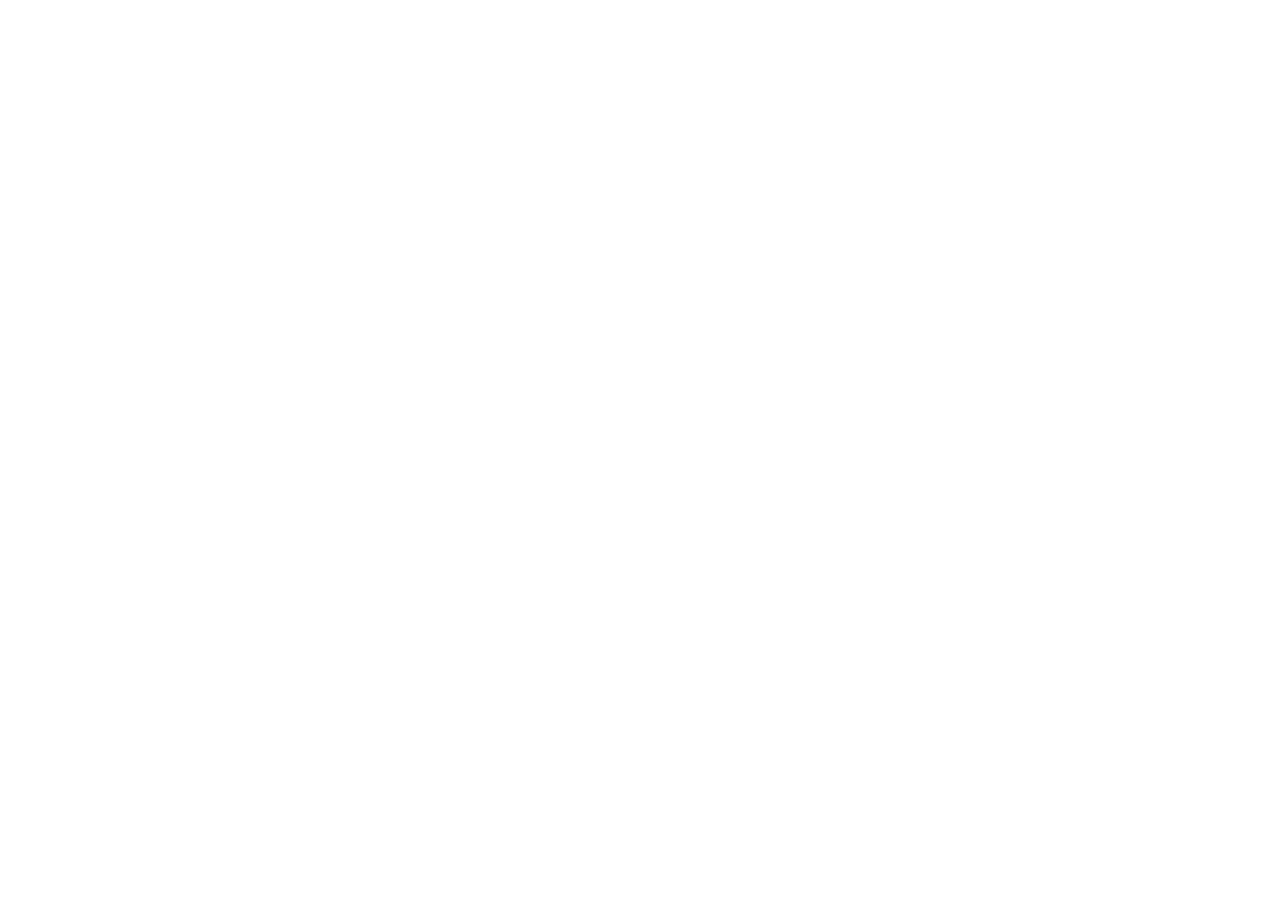
==== Ifood Institucional/index.html @ 96004c58 "gio" ====
<!DOCTYPE html>
<html lang="pt-BR">
<head>
    <link rel="stylesheet" href="style_entrar.css">
    <meta charset="UTF-8">
    <meta name="viewport" content="width=device-width, initial-scale=1.0">
    <title>Delivery de Comida e Mercado - Ifood</title>
    <link rel="icon" href="icon_ifood.png" type="image/x-icon">
</head>
<body>
    
</body>
</html>
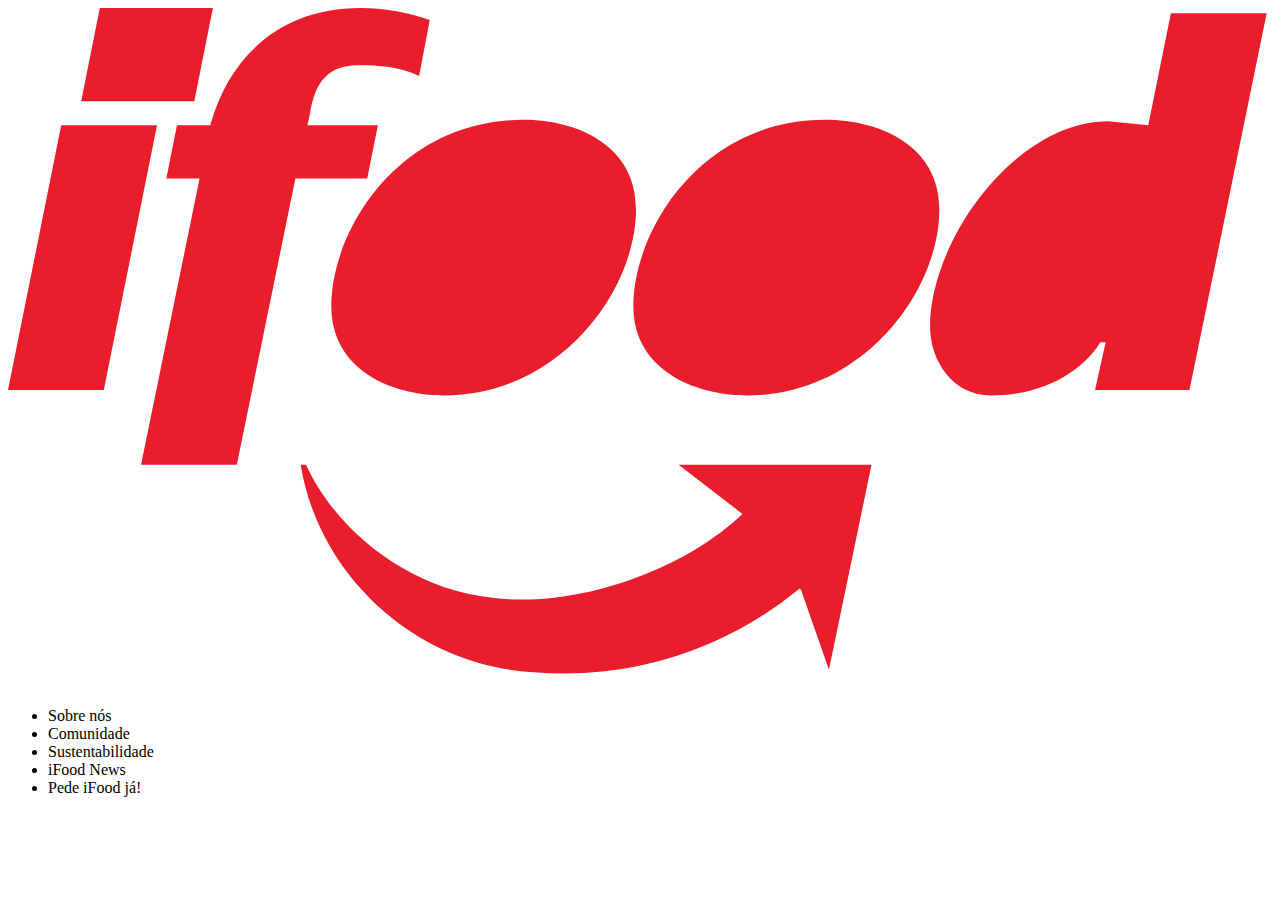
==== commit 65cfa3ab: "gio" ====
--- a/Ifood Institucional/index.html
+++ b/Ifood Institucional/index.html
@@ -8,6 +8,15 @@
     <link rel="icon" href="icon_ifood.png" type="image/x-icon">
 </head>
 <body>
-    
+    <div class="barra">
+        <img class="logo" src="logo.svg" alt="">
+        <ul>
+            <li>Sobre nós</li>
+            <li>Comunidade</li>
+            <li>Sustentabilidade</li>
+            <li>iFood News</li>
+            <li class="botao">Pede iFood já!</li>
+        </ul>
+    </div>
 </body>
 </html>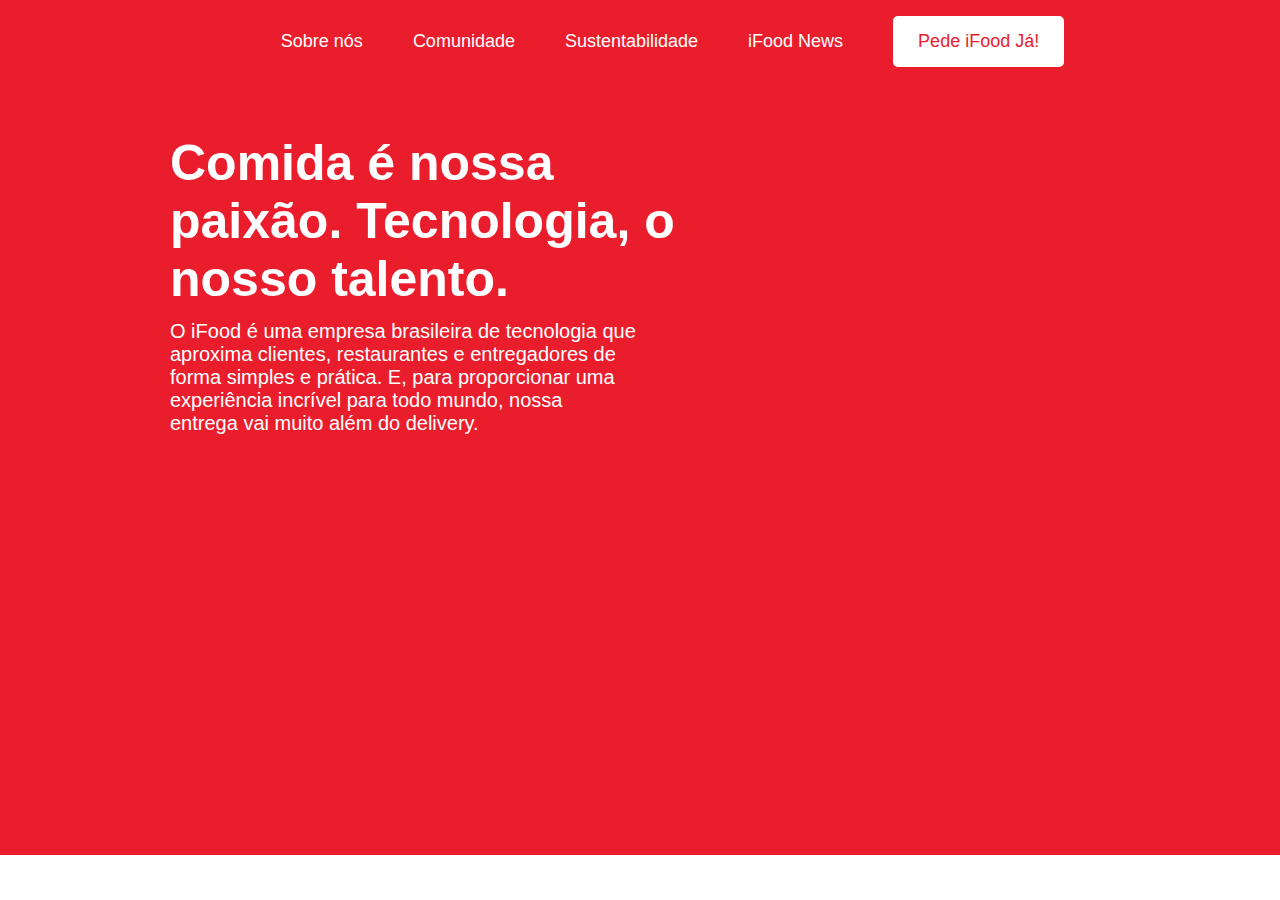
==== commit dcd17727: "gio" ====
--- a/Ifood Institucional/index.html
+++ b/Ifood Institucional/index.html
@@ -1,22 +1,36 @@
 <!DOCTYPE html>
 <html lang="pt-BR">
 <head>
-    <link rel="stylesheet" href="style_entrar.css">
+    <link rel="stylesheet" href="style.css">
     <meta charset="UTF-8">
     <meta name="viewport" content="width=device-width, initial-scale=1.0">
     <title>Delivery de Comida e Mercado - Ifood</title>
     <link rel="icon" href="icon_ifood.png" type="image/x-icon">
 </head>
 <body>
-    <div class="barra">
-        <img class="logo" src="logo.svg" alt="">
-        <ul>
-            <li>Sobre nós</li>
-            <li>Comunidade</li>
-            <li>Sustentabilidade</li>
-            <li>iFood News</li>
-            <li class="botao">Pede iFood já!</li>
-        </ul>
+    <div class="container">
+        <div class="hero">
+            <div class="header">
+                <ul>
+                    <li><a href="">Sobre nós</a></li>
+                    <li><a href="">Comunidade</a></li>
+                    <li><a href="">Sustentabilidade</a></li>
+                    <li><a href="">iFood News</a></li>
+                    <li class="pedirja">Pede iFood Já!</li>
+                </ul>
+            <div class="text">
+                <div class="left">
+                    <h1>Comida é nossa<br> paixão. Tecnologia, o<br> nosso talento.</h1>
+                    <p>O iFood é uma empresa brasileira de tecnologia que<br>
+                        aproxima clientes, restaurantes e entregadores de<br>
+                        forma simples e prática. E, para proporcionar uma<br>
+                        experiência incrível para todo mundo, nossa<br>
+                        entrega vai muito além do delivery.</p>
+                </div>
+                
+            </div>
+            </div>
+        </div>
     </div>
 </body>
 </html>--- a/Ifood Institucional/style.css
+++ b/Ifood Institucional/style.css
@@ -0,0 +1,68 @@
+* {
+    box-sizing:border-box;
+}
+body {
+    height: 100vh;
+    margin: 0 auto;
+    font-family: Helvetica, sans-serif;
+    font-size: 16px;
+}
+.container {
+    width: 100%;
+    height: 100%;
+}
+.hero {
+    height: 95%;
+    background: #ea1d2c;
+}
+.header {
+    display: flex;
+    justify-content: center;
+    margin: 0 45px;
+}
+.header ul {
+    display: flex;
+    align-items: center;
+}
+.header ul li {
+    list-style: none;
+    margin: 0 25px;
+    font-size: 18px;
+}
+.header ul li a {
+    text-decoration: none;
+    color: #fff;
+}
+.header ul li:last-child {
+    background: #fff;
+    padding: 15px 25px; 
+    margin: 0 0 0 25px;
+    border-radius: 5px;
+    border: none;
+    font-weight: 500;
+    color: #ea1d2c;
+}
+.header ul li:last-child:hover {
+    background: #fc9ba1;
+}
+.text {
+    display: flex;
+    height: 100%;
+    padding-bottom: 20px;
+}
+.left h1{
+    position: absolute;
+    width: 600px;
+    top: 100px;
+    left: 170px;
+    color: #fff;
+    font-size: 50px;
+}
+.left p{
+    position: absolute;
+    width: 600px;
+    top: 300px;
+    left: 170px;
+    color: #fff;
+    font-size: 20px;
+}
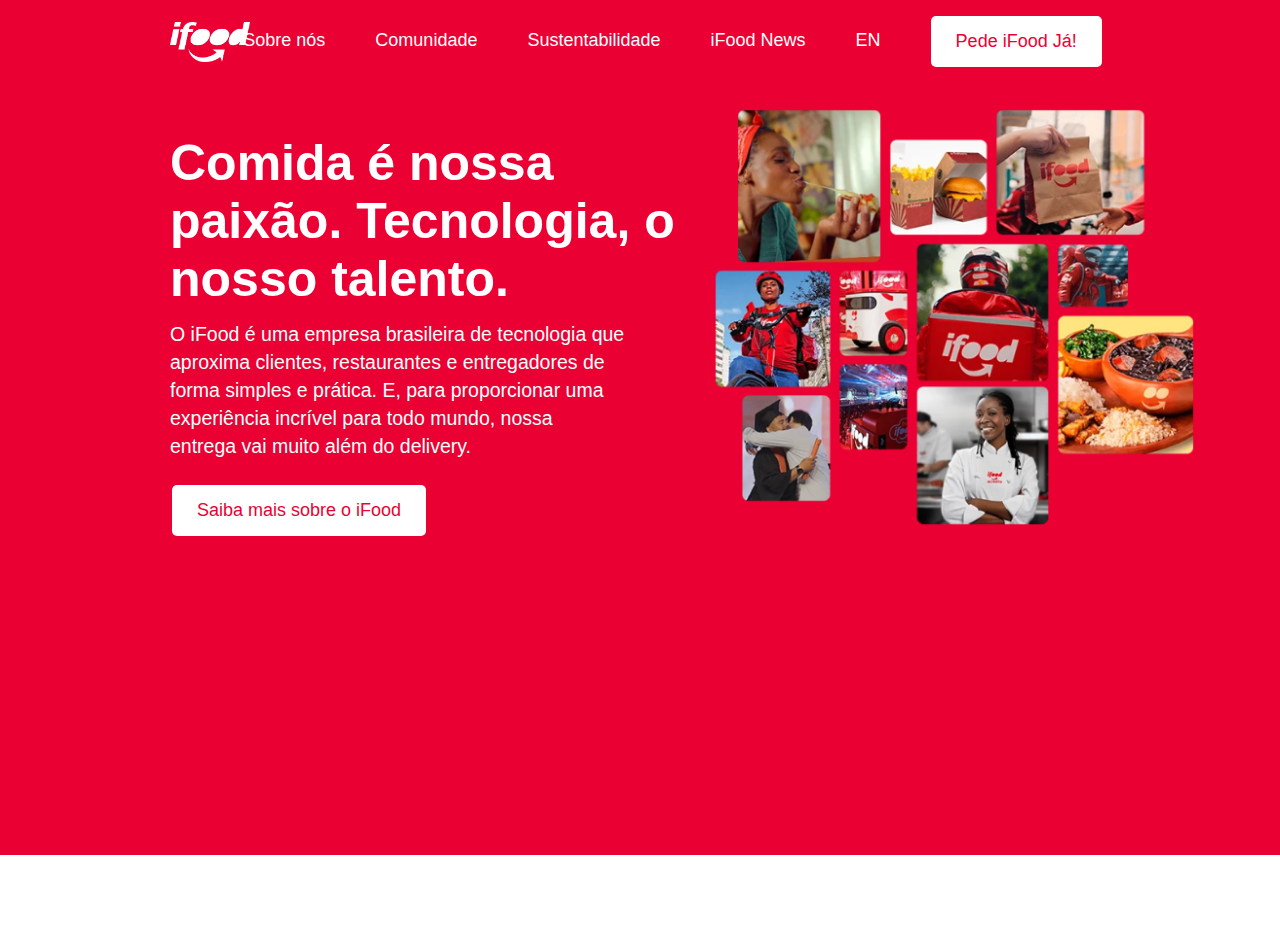
==== commit 83814722: "gio" ====
--- a/Ifood Institucional/index.html
+++ b/Ifood Institucional/index.html
@@ -12,12 +12,15 @@
         <div class="hero">
             <div class="header">
                 <ul>
-                    <li><a href="">Sobre nós</a></li>
-                    <li><a href="">Comunidade</a></li>
-                    <li><a href="">Sustentabilidade</a></li>
-                    <li><a href="">iFood News</a></li>
-                    <li class="pedirja">Pede iFood Já!</li>
+                        <img class="logo" src="ifoodlogo.png" alt="">
+                        <li><a href="">Sobre nós</a></li>
+                        <li><a href="">Comunidade</a></li>
+                        <li><a href="">Sustentabilidade</a></li>
+                        <li><a href="">iFood News</a></li>
+                        <li><a href="">EN</a></li>
+                        <li class="pedirja">Pede iFood Já!</li>
                 </ul>
+            </div>
             <div class="text">
                 <div class="left">
                     <h1>Comida é nossa<br> paixão. Tecnologia, o<br> nosso talento.</h1>
@@ -26,10 +29,15 @@
                         forma simples e prática. E, para proporcionar uma<br>
                         experiência incrível para todo mundo, nossa<br>
                         entrega vai muito além do delivery.</p>
+                    <h2>Saiba mais sobre o iFood</h2>
                 </div>
-                
+                <div class="right">
+                    <img src="mosaico.png" alt="">
+                </div>
             </div>
-            </div>
+        </div>
+        <div class="hero2">
+            
         </div>
     </div>
 </body>
--- a/Ifood Institucional/style.css
+++ b/Ifood Institucional/style.css
@@ -13,12 +13,18 @@
 }
 .hero {
     height: 95%;
-    background: #ea1d2c;
+    background: #eb0033;
 }
 .header {
     display: flex;
     justify-content: center;
     margin: 0 45px;
+}
+.logo {
+    position: absolute;
+    width: 80px;
+    height: 40px;
+    left: 170px;
 }
 .header ul {
     display: flex;
@@ -28,6 +34,23 @@
     list-style: none;
     margin: 0 25px;
     font-size: 18px;
+    border-bottom: 2px solid transparent;
+    transition:  border-color 0.3s ease;
+    position: relative;
+    overflow: hidden;
+}
+.header ul li::after {
+    content: ''; /* Cria o pseudoelemento */
+    position: absolute; /* Posiciona o pseudoelemento */
+    bottom: 0; /* Alinha o pseudoelemento na parte inferior */
+    left: 100%; /* Inicia o pseudoelemento fora do item da lista */
+    width: 100%; /* Largura inicial do pseudoelemento */
+    height: 2px; /* Altura da borda */
+    background-color: #fff; /* Cor da borda */
+    transition: left 0.3s ease; /* Efeito de transição suave */
+}
+.header ul li:hover::after {
+    left: 0;
 }
 .header ul li a {
     text-decoration: none;
@@ -40,10 +63,10 @@
     border-radius: 5px;
     border: none;
     font-weight: 500;
-    color: #ea1d2c;
+    color: #eb0033;
 }
 .header ul li:last-child:hover {
-    background: #fc9ba1;
+    background: #eebbbe;
 }
 .text {
     display: flex;
@@ -64,5 +87,31 @@
     top: 300px;
     left: 170px;
     color: #fff;
-    font-size: 20px;
+    font-size: 19.5px;
+    line-height: 1.75rem;
 }
+.left h2{
+    position: absolute;
+    background: #fff;
+    padding: 15px 25px; 
+    margin: 0 0 0 25px;
+    border-radius: 5px;
+    border: none;
+    font-weight: 500;
+    color: #eb0033;
+    font-size: 18px;
+    left: 147px;
+    top: 485px;
+}
+.left h2:hover{
+    background: #eebbbe;
+}
+.right{
+    display: flex;
+}
+.right img{
+    position: relative;
+    width: 500px;
+    height: 450px;
+    left: 700px;
+}
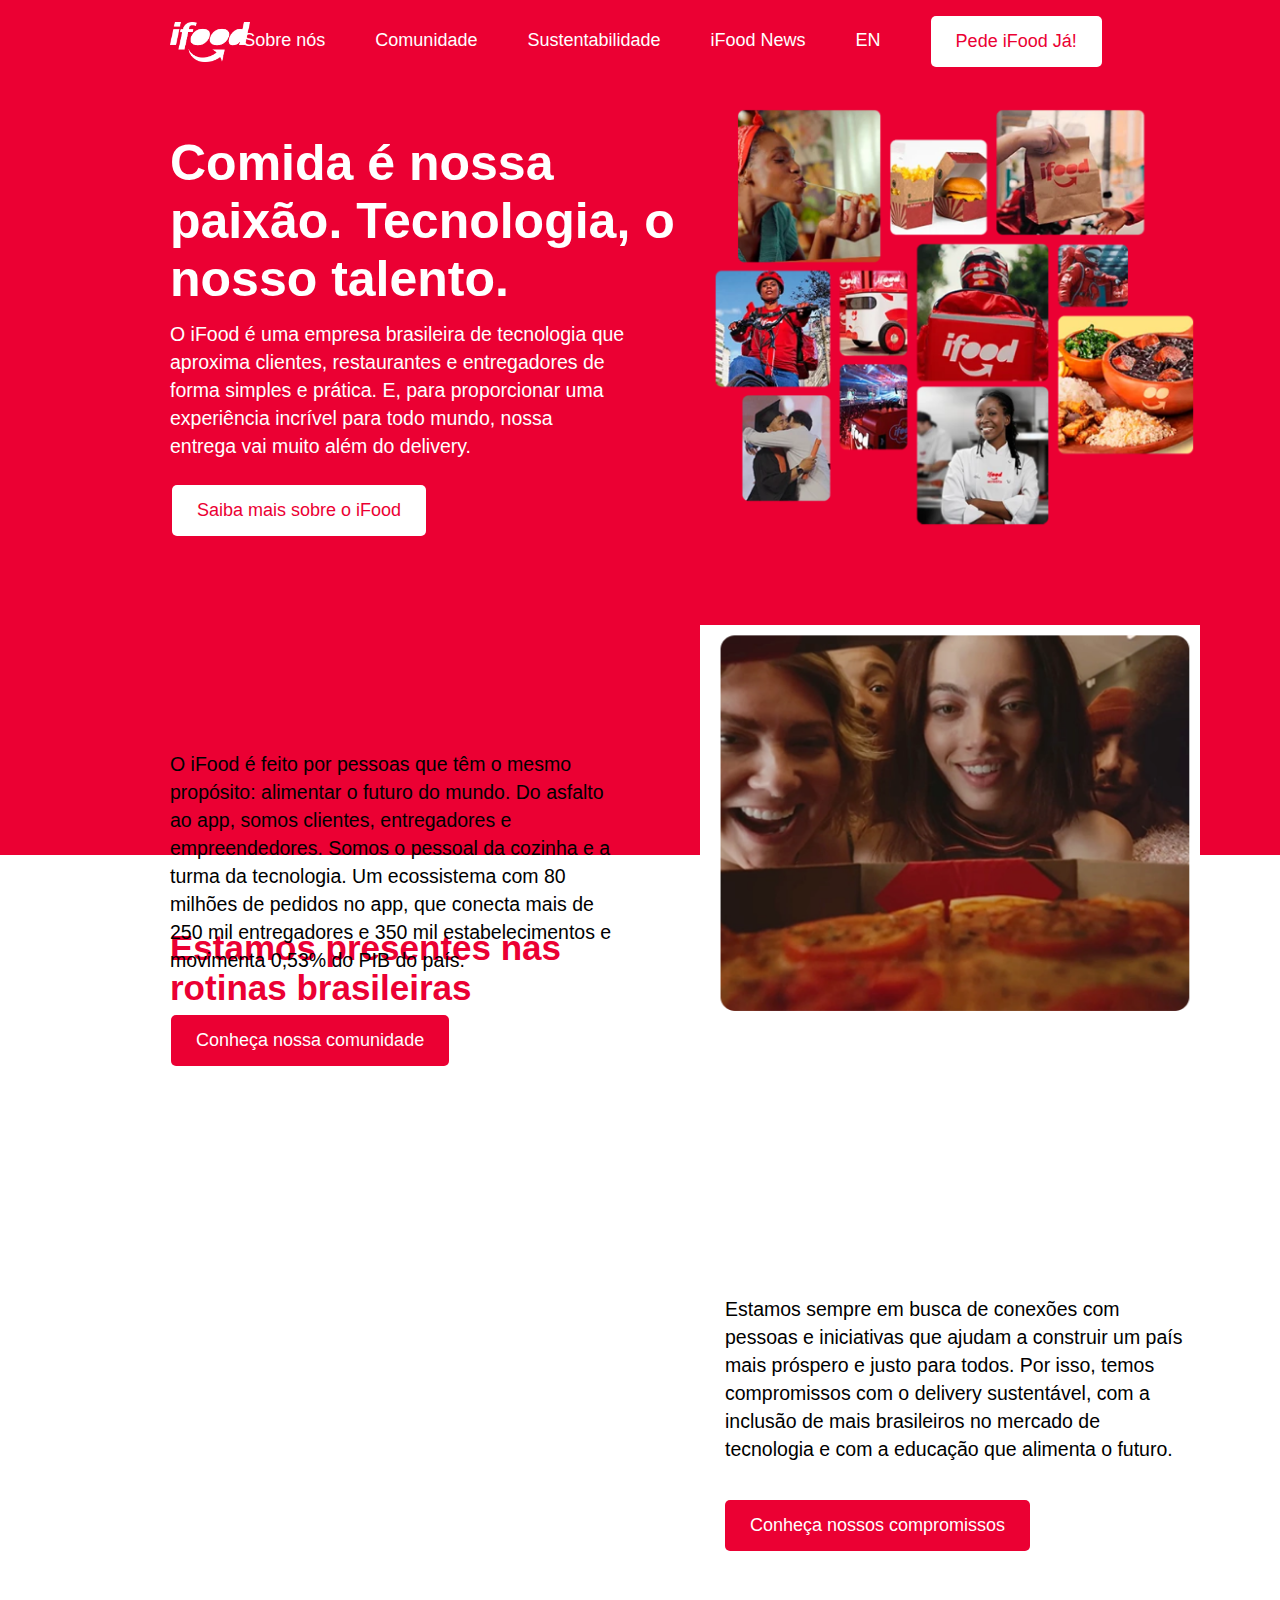
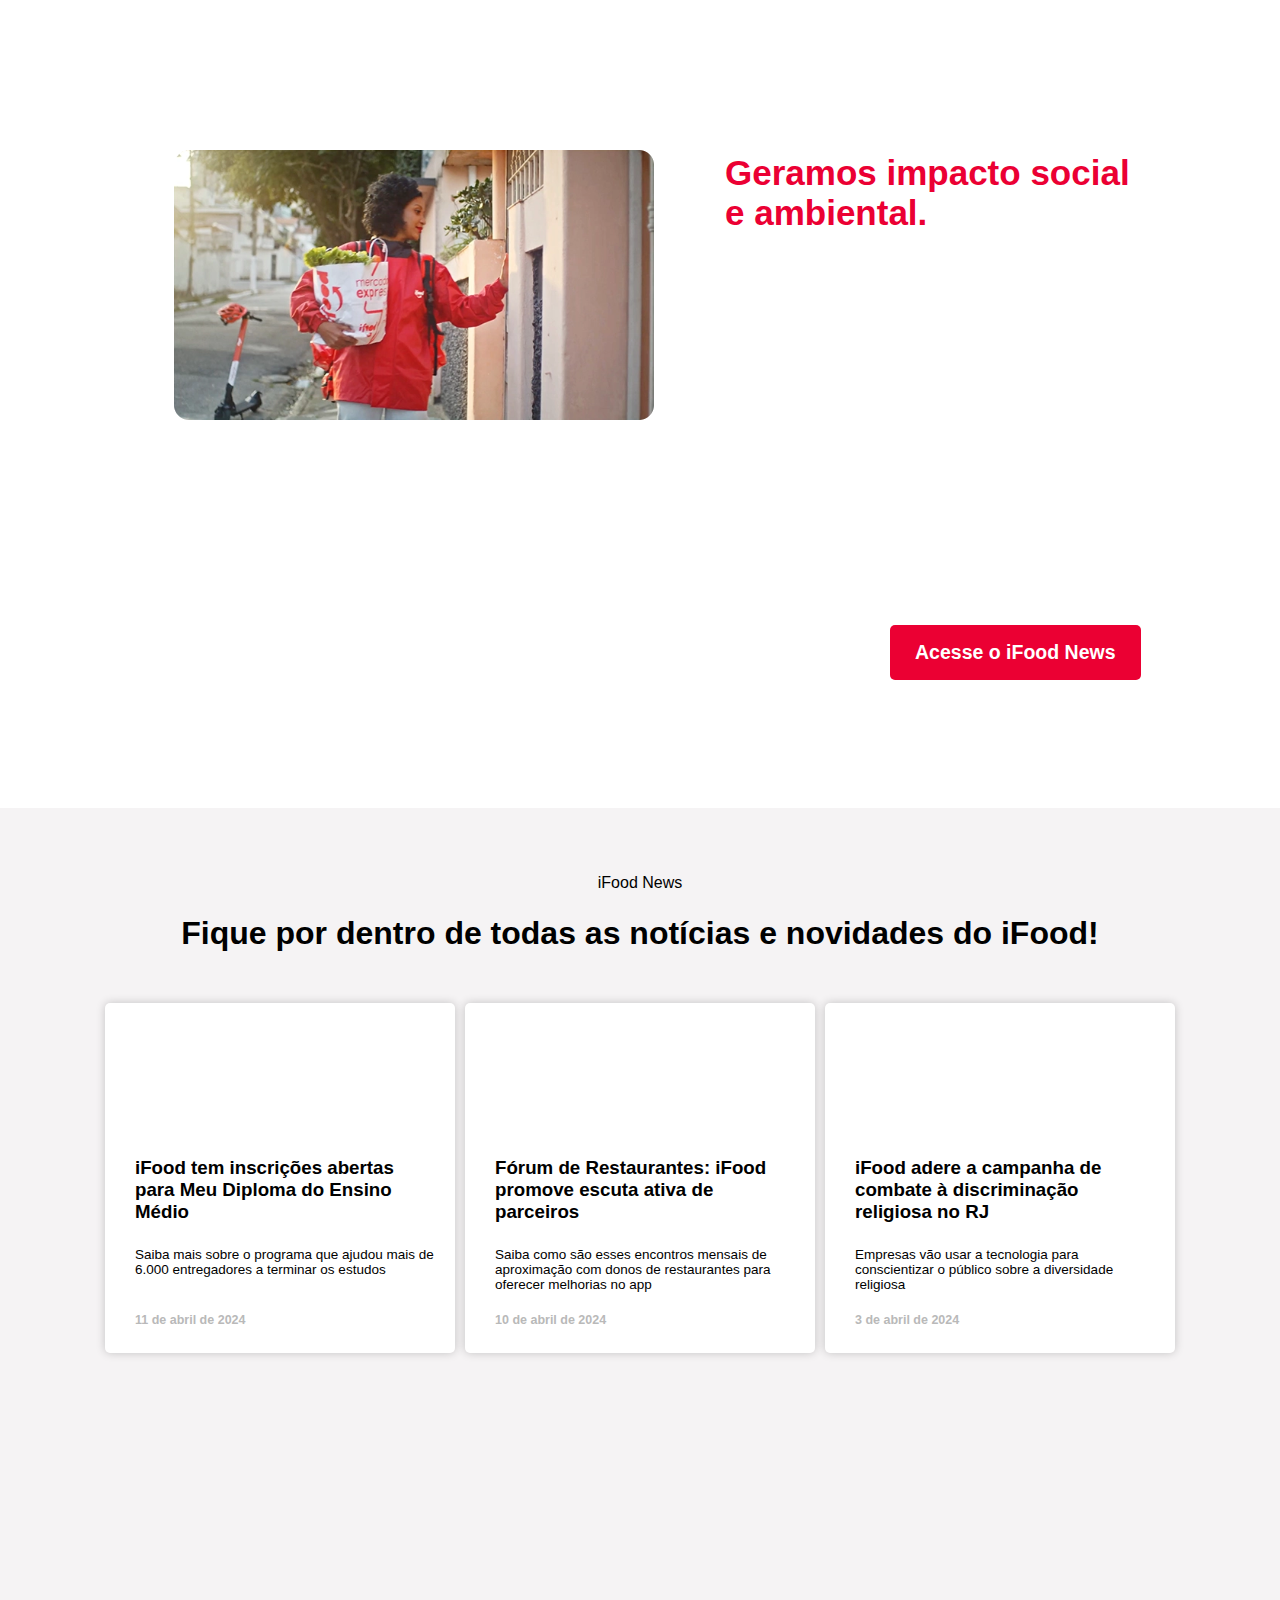
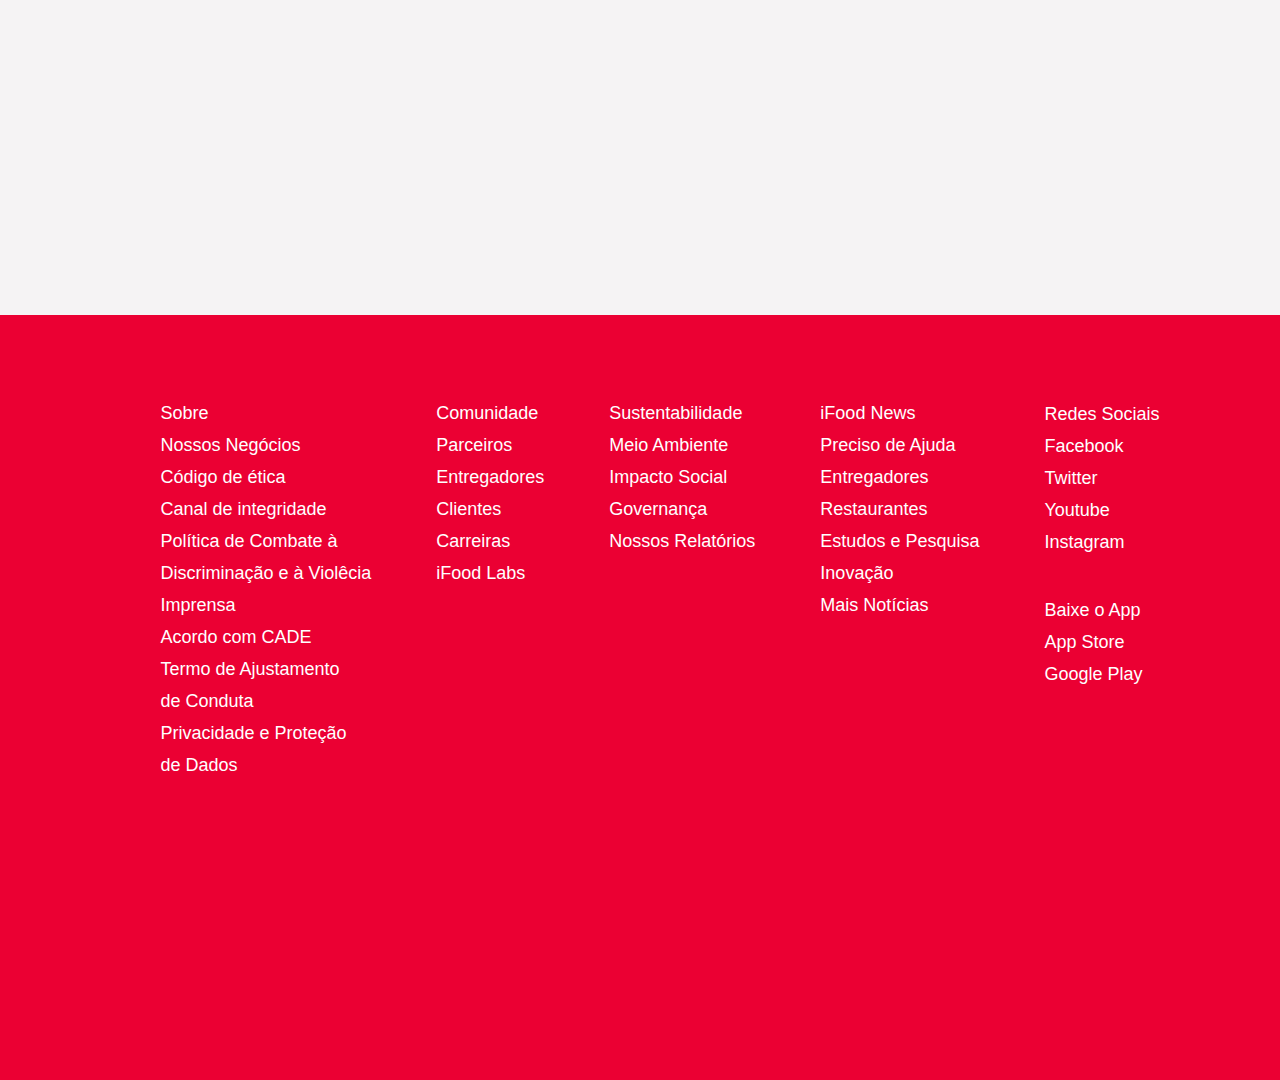
==== commit 393675f8: "gio" ====
--- a/Ifood Institucional/index.html
+++ b/Ifood Institucional/index.html
@@ -4,7 +4,7 @@
     <link rel="stylesheet" href="style.css">
     <meta charset="UTF-8">
     <meta name="viewport" content="width=device-width, initial-scale=1.0">
-    <title>Delivery de Comida e Mercado - Ifood</title>
+    <title>iFood | Comida é nossa paixão. Tecnologia, o nosso talento</title>
     <link rel="icon" href="icon_ifood.png" type="image/x-icon">
 </head>
 <body>
@@ -12,13 +12,13 @@
         <div class="hero">
             <div class="header">
                 <ul>
-                        <img class="logo" src="ifoodlogo.png" alt="">
-                        <li><a href="">Sobre nós</a></li>
-                        <li><a href="">Comunidade</a></li>
-                        <li><a href="">Sustentabilidade</a></li>
-                        <li><a href="">iFood News</a></li>
-                        <li><a href="">EN</a></li>
-                        <li class="pedirja">Pede iFood Já!</li>
+                    <img class="logo" src="ifoodlogo.png" alt="">
+                    <li><a href="">Sobre nós</a></li>
+                    <li><a href="">Comunidade</a></li>
+                    <li><a href="">Sustentabilidade</a></li>
+                    <li><a href="">iFood News</a></li>
+                    <li><a href="">EN</a></li>
+                    <li class="pedirja">Pede iFood Já!</li>
                 </ul>
             </div>
             <div class="text">
@@ -37,8 +37,125 @@
             </div>
         </div>
         <div class="hero2">
-            
+            <div class="left2">
+                <h1>Estamos presentes nas<br> rotinas brasileiras</h1>
+                <p>O iFood é feito por pessoas que têm o mesmo<br> propósito: alimentar o futuro do mundo. Do asfalto<br>
+                    ao app, somos clientes, entregadores e<br>
+                    empreendedores. Somos o pessoal da cozinha e a<br>
+                    turma da tecnologia. Um ecossistema com 80<br>
+                    milhões de pedidos no app, que conecta mais de<br>
+                    250 mil entregadores e 350 mil estabelecimentos e<br>
+                    movimenta 0,53% do PIB do país.</p>
+                <h2>Conheça nossa comunidade</h2>  
+            </div>
+            <div class="right2">
+                <img src="imagem2.png" alt="">
+            </div>
         </div>
+        <div class="hero3">
+            <div class="left3">
+                <img src="imagem3.png" alt="">
+            </div>
+            <div class="right3">
+                <h1>Geramos impacto social<br>
+                    e ambiental.</h1>
+                <p>Estamos sempre em busca de conexões com<br>
+                    pessoas e iniciativas que ajudam a construir um país<br>
+                    mais próspero e justo para todos. Por isso, temos<br>
+                    compromissos com o delivery sustentável, com a<br>
+                    inclusão de mais brasileiros no mercado de<br>
+                    tecnologia e com a educação que alimenta o futuro.</p>
+                <h2>Conheça nossos compromissos</h2>
+            </div>
+        </div>
+        <div class="hero4">
+            <div class="text_news">
+                <p>iFood News</p>
+                <h1>Fique por dentro de todas as notícias e novidades do iFood!</h1>
+            </div>
+            <div class="news">
+                <div class="news1">
+                    <h3>iFood tem inscrições abertas para Meu Diploma do Ensino Médio</h3>
+                    <p>Saiba mais sobre o programa que ajudou mais de 6.000 entregadores a terminar os estudos</p>
+                    <h5>11 de abril de 2024</h5>
+                </div>
+                <div class="news2">
+                    <h3>Fórum de Restaurantes: iFood promove escuta ativa de parceiros</h3>
+                    <p>Saiba como são esses encontros mensais de aproximação com donos
+                        de restaurantes para oferecer melhorias no app</p>
+                    <h5>10 de abril de 2024</h5>
+                </div>
+                <div class="news3">
+                    <h3>iFood adere a campanha de combate à discriminação religiosa no RJ</h3>
+                    <p>Empresas vão usar a tecnologia para conscientizar o público sobre a diversidade religiosa</p>
+                    <h5>3 de abril de 2024</h5>
+                </div>
+                <div class="acesse">
+                    <h2>Acesse o iFood News</h2>
+                </div>
+            </div>
+        </div>
+        <div class="hero5">
+            <div class="infos">
+                <div class="sobre">
+                    <ul>
+                        <li><a href="">Sobre</a></li>
+                        <li><a href="">Nossos Negócios</a></li>
+                        <li><a href="">Código de ética</a></li>
+                        <li><a href="">Canal de integridade</a></li>
+                        <li><a href="">Política de Combate à <br>Discriminação e à Violêcia</a></li>
+                        <li><a href="">Imprensa</a></li>
+                        <li><a href="">Acordo com CADE</a></li>
+                        <li><a href="">Termo de Ajustamento<br> de Conduta</a></li>
+                        <li><a href="">Privacidade e Proteção<br> de Dados</a></li>
+                    </ul>
+                </div>
+                <div class="comunidade">
+                    <ul>
+                        <li><a href="">Comunidade</a></li>
+                        <li><a href="">Parceiros</a></li>
+                        <li><a href="">Entregadores</a></li>
+                        <li><a href="">Clientes</a></li>
+                        <li><a href="">Carreiras</a></li>
+                        <li><a href="">iFood Labs</a></li>
+                    </ul>
+                </div>
+                <div class="sustentabilidade">
+                    <ul>
+                        <li><a href="">Sustentabilidade</a></li>
+                        <li><a href="">Meio Ambiente</a></li>
+                        <li><a href="">Impacto Social</a></li>
+                        <li><a href="">Governança</a></li>
+                        <li><a href="">Nossos Relatórios</a></li>
+                    </ul>
+                </div>
+                <div class="ifnews">
+                    <ul>   
+                        <li><a href="">iFood News</a></li>
+                        <li><a href="">Preciso de Ajuda</a></li>
+                        <li><a href="">Entregadores</a></li>
+                        <li><a href="">Restaurantes</a></li>
+                        <li><a href="">Estudos e Pesquisa</a></li>
+                        <li><a href="">Inovação</a></li>
+                        <li><a href="">Mais Notícias</a></li>
+                    </ul>
+                </div>
+                <div class="apps">
+                    <ul>
+                        <li><a href="">Redes Sociais</a></li>
+                        <li><a href="">Facebook</a></li>
+                        <li><a href="">Twitter</a></li>
+                        <li><a href="">Youtube</a></li>
+                        <li><a href="">Instagram</a></li>
+                        <br><br>
+                        <li><a href="">Baixe o App</a></li>
+                        <li><a href="">App Store</a></li>
+                        <li><a href="">Google Play</a></li>
+                    </ul>
+                </div>
+            </div>
+        </div>
+        
     </div>
 </body>
 </html>--- a/Ifood Institucional/style.css
+++ b/Ifood Institucional/style.css
@@ -66,7 +66,7 @@
     color: #eb0033;
 }
 .header ul li:last-child:hover {
-    background: #eebbbe;
+    background: #fdd7d9;
 }
 .text {
     display: flex;
@@ -83,7 +83,6 @@
 }
 .left p{
     position: absolute;
-    width: 600px;
     top: 300px;
     left: 170px;
     color: #fff;
@@ -104,7 +103,7 @@
     top: 485px;
 }
 .left h2:hover{
-    background: #eebbbe;
+    background: #fdd7d9;
 }
 .right{
     display: flex;
@@ -115,3 +114,261 @@
     height: 450px;
     left: 700px;
 }
+.hero2 {
+    height: 95%;
+    background: #fff;
+}
+.left2 h1{
+    position: relative;
+    color: #eb0033;
+    left: 170px;
+    font-size: 35px;
+    width: 600px;
+    top: 50px;
+}
+.left2 p{
+    position: absolute;
+    left: 170px;
+    top: 730px;
+    font-size: 19.5px;
+    line-height: 1.75rem;
+}
+.left2 h2{
+    position: absolute;
+    background: #eb0033;
+    padding: 15px 25px; 
+    margin: 0 0 0 25px;
+    border-radius: 5px;
+    border: none;
+    font-weight: 500;
+    color: #fff;
+    font-size: 18px;
+    left: 146px;
+    top: 1015px;
+}
+.left2 h2:hover{
+    background: #db5d6a;
+}
+.right2 img{
+    position: absolute;
+    width: 500px;
+    height: 400px;
+    left: 700px;
+    top: 625px;
+}
+.hero3 {
+    height: 75%;
+    background: #fff;
+}
+.left3 img{
+    position: relative;
+    left: 163px;
+}
+.right3 h1{
+    position: relative;
+    color: #eb0033;
+    left: 725px;
+    font-size: 35px;
+    width: 600px; 
+    top: -315px; 
+}
+.right3 p{
+    position: absolute;
+    left: 725px;
+    top: 1275px;
+    font-size: 19.5px;
+    line-height: 1.75rem;
+}
+.right3 h2{
+    position: absolute;
+    background: #eb0033;
+    padding: 15px 25px; 
+    margin: 0 0 0 25px;
+    border-radius: 5px;
+    border: none;
+    font-weight: 500;
+    color: #fff;
+    font-size: 18px;
+    left: 700px;
+    top: 1500px;
+}
+.hero4 {
+    height: 123%;
+    background: #f5f3f4;
+}
+.text_news{
+    width: 100%;
+    display: flex;
+    flex-direction: column;
+    justify-content: center;
+    align-items: center;
+}
+.text_news p{
+    position: relative;
+    top: 50px;
+}
+.text_news h1{
+    position: relative;
+    top: 35px;
+}
+.news{
+    display: flex;
+    flex-direction: row;
+    justify-content: center;
+    align-items: center;
+    gap: 10px;
+}
+.news1{
+    position: relative;
+    top: 65px;
+    width: 350px; 
+    height: 350px; 
+    background-color: #fff;
+    border-radius: 5px;
+    box-shadow: 0 0 10px #00000033;
+}
+.news1 h3{
+    position: relative;
+    width: 300px;
+    top: 135px;
+    left: 30px;
+}
+.news1 p{
+    position: relative;
+    width: 300px;
+    left: 30px;
+    top: 140px;
+    font-size: 13.5px;
+}
+.news1 h5{
+    position: relative;
+    width: 300px;
+    left: 30px;
+    top: 155px;
+    font-size: 12.5px;
+    color: #b9b9b9;
+}
+.news2{
+    position: relative;
+    top: 65px;
+    width: 350px; 
+    height: 350px; 
+    background-color: #fff;
+    border-radius: 5px;
+    box-shadow: 0 0 10px #00000033;
+}
+.news2 h3{
+    position: relative;
+    width: 300px;
+    top: 135px;
+    left: 30px;
+}
+.news2 p{
+    position: relative;
+    width: 300px;
+    left: 30px;
+    top: 140px;
+    font-size: 13.5px;
+}
+.news2 h5{
+    position: relative;
+    width: 300px;
+    left: 30px;
+    top: 140px;
+    font-size: 12.5px;
+    color: #b9b9b9;
+}
+.news3{
+    position: relative;
+    top: 65px;
+    width: 350px; 
+    height: 350px; 
+    background-color: #fff;
+    border-radius: 5px;
+    box-shadow: 0 0 10px #00000033;
+}
+.news3 h3{
+    position: relative;
+    width: 300px;
+    top: 135px;
+    left: 30px;
+}
+.news3 p{
+    position: relative;
+    width: 300px;
+    left: 30px;
+    top: 140px;
+    font-size: 13.5px;
+}
+.news3 h5{
+    position: relative;
+    width: 300px;
+    left: 30px;
+    top: 140px;
+    font-size: 12.5px;
+    color: #b9b9b9;
+}
+.acesse{
+    position: absolute;
+    background: #eb0033;
+    padding: 0px 25px; 
+    margin: 0 0 0 25px;
+    border-radius: 5px;
+    border: none;
+    font-weight: 300;
+    color: #fff;
+    font-size: 13px;
+    right: 139.5px;
+    top: 2225px;
+}
+.hero5{
+    height: 85%;
+    background: #eb0033;
+}
+.infos{
+    display: flex;
+    flex-direction: row;
+    justify-content: center;
+    align-items: center;
+    gap: 25px;
+}
+.infos ul{
+    margin-top: auto;
+}
+.infos ul li {
+    list-style: none;
+}
+.infos ul li a {
+    text-decoration: none;
+    font-size: 18px;
+}
+.sobre a{
+    color: #fff;
+    line-height: 2.0rem;
+    position: relative;
+    top: 82px;
+}
+.comunidade a{
+    color: #fff;
+    line-height: 2.0rem;
+    position: relative;
+    top: -14px;
+}
+.sustentabilidade a{
+    color: #fff;
+    line-height: 2.0rem;
+    position: relative;
+    top: -30px;
+}
+.ifnews a{
+    color: #fff;
+    line-height: 2.0rem;
+    position: relative;
+    top: 2px;
+}
+.apps a{
+    color: #fff;
+    line-height: 2.0rem;
+    position: relative;
+    top: 37px;
+}
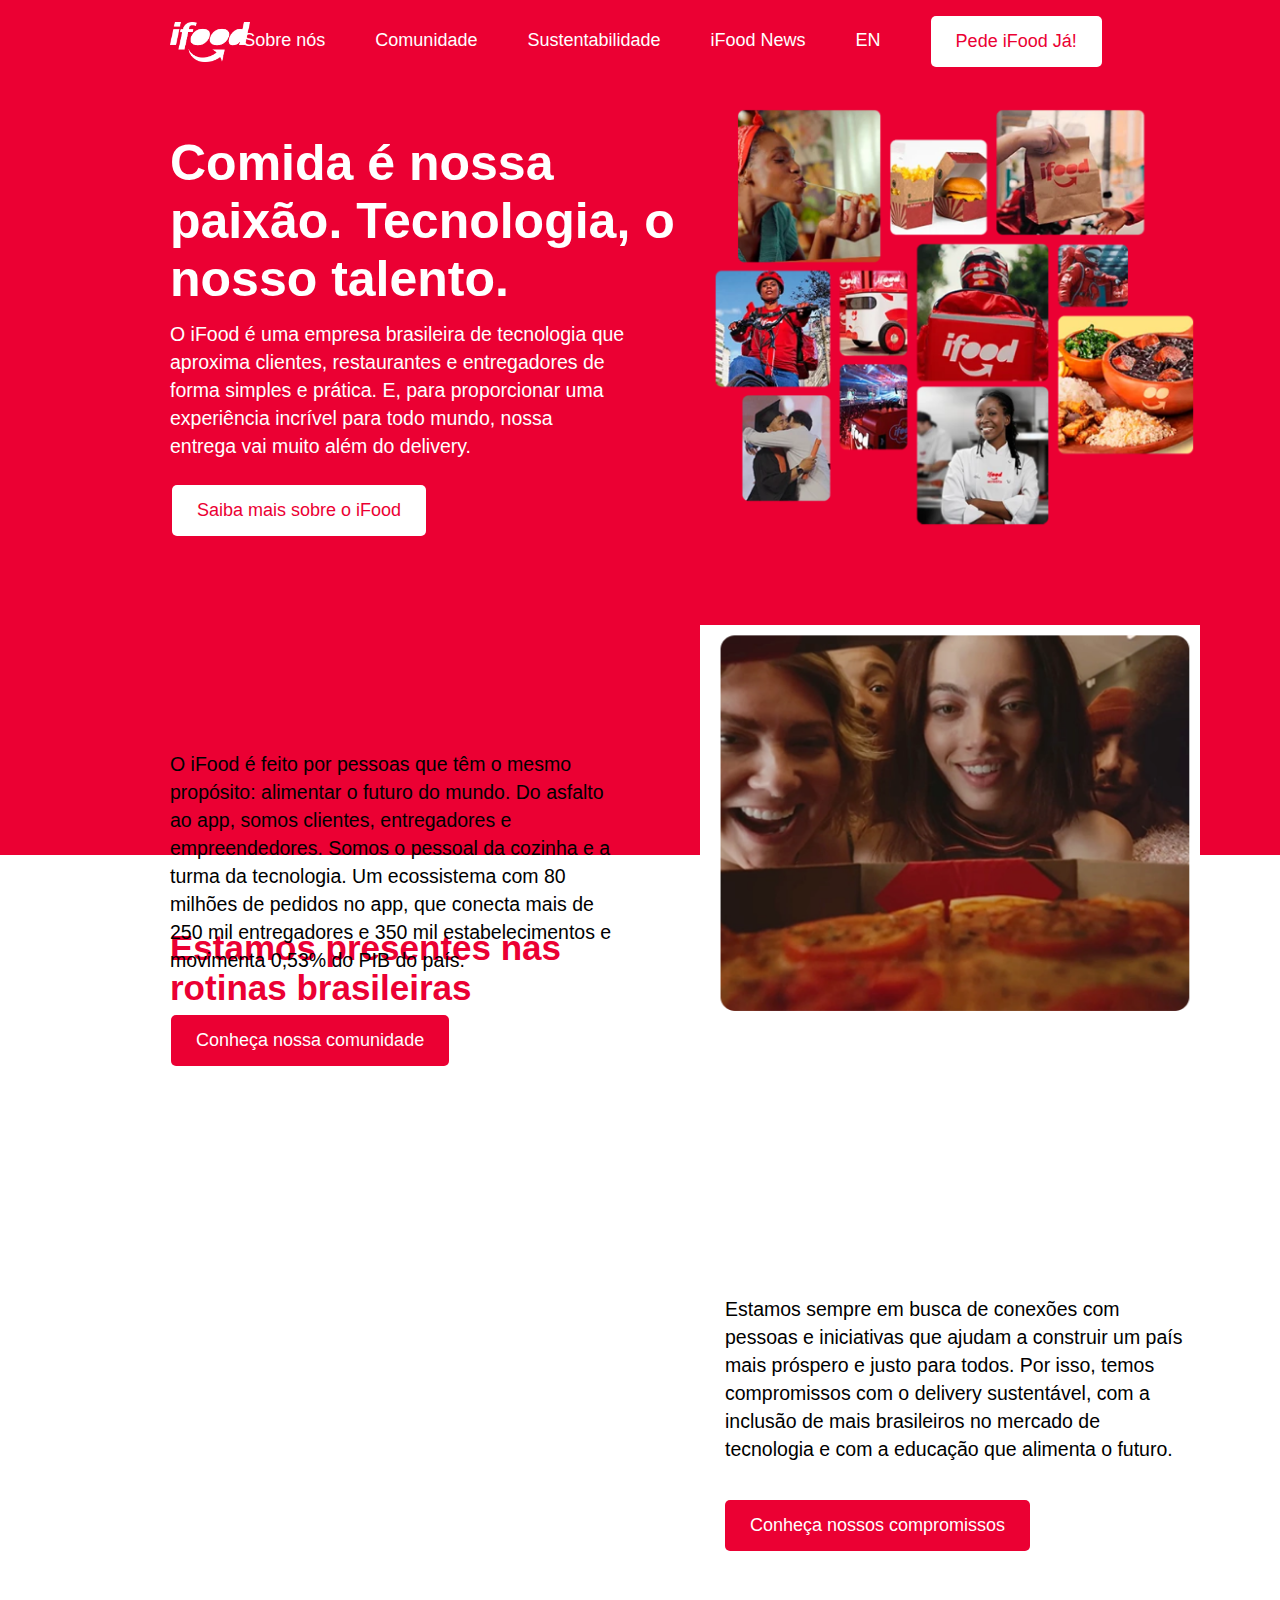
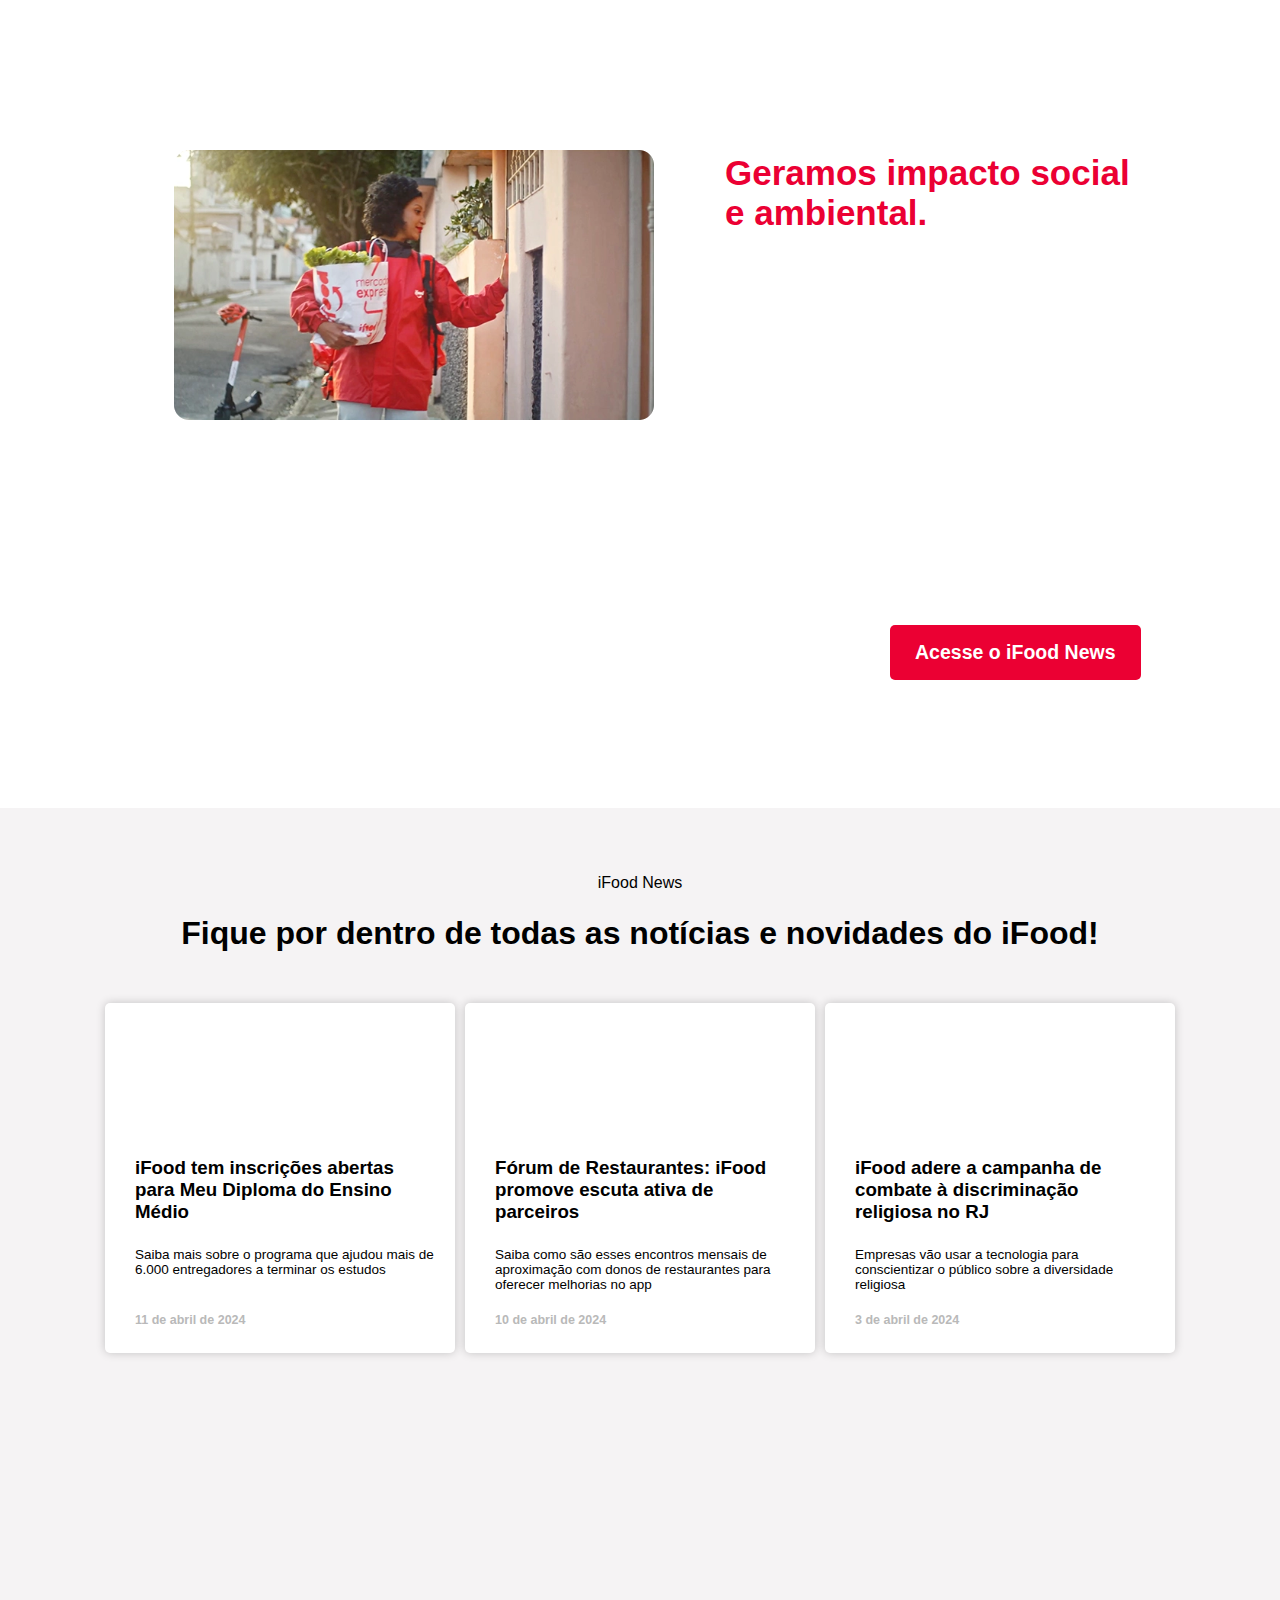
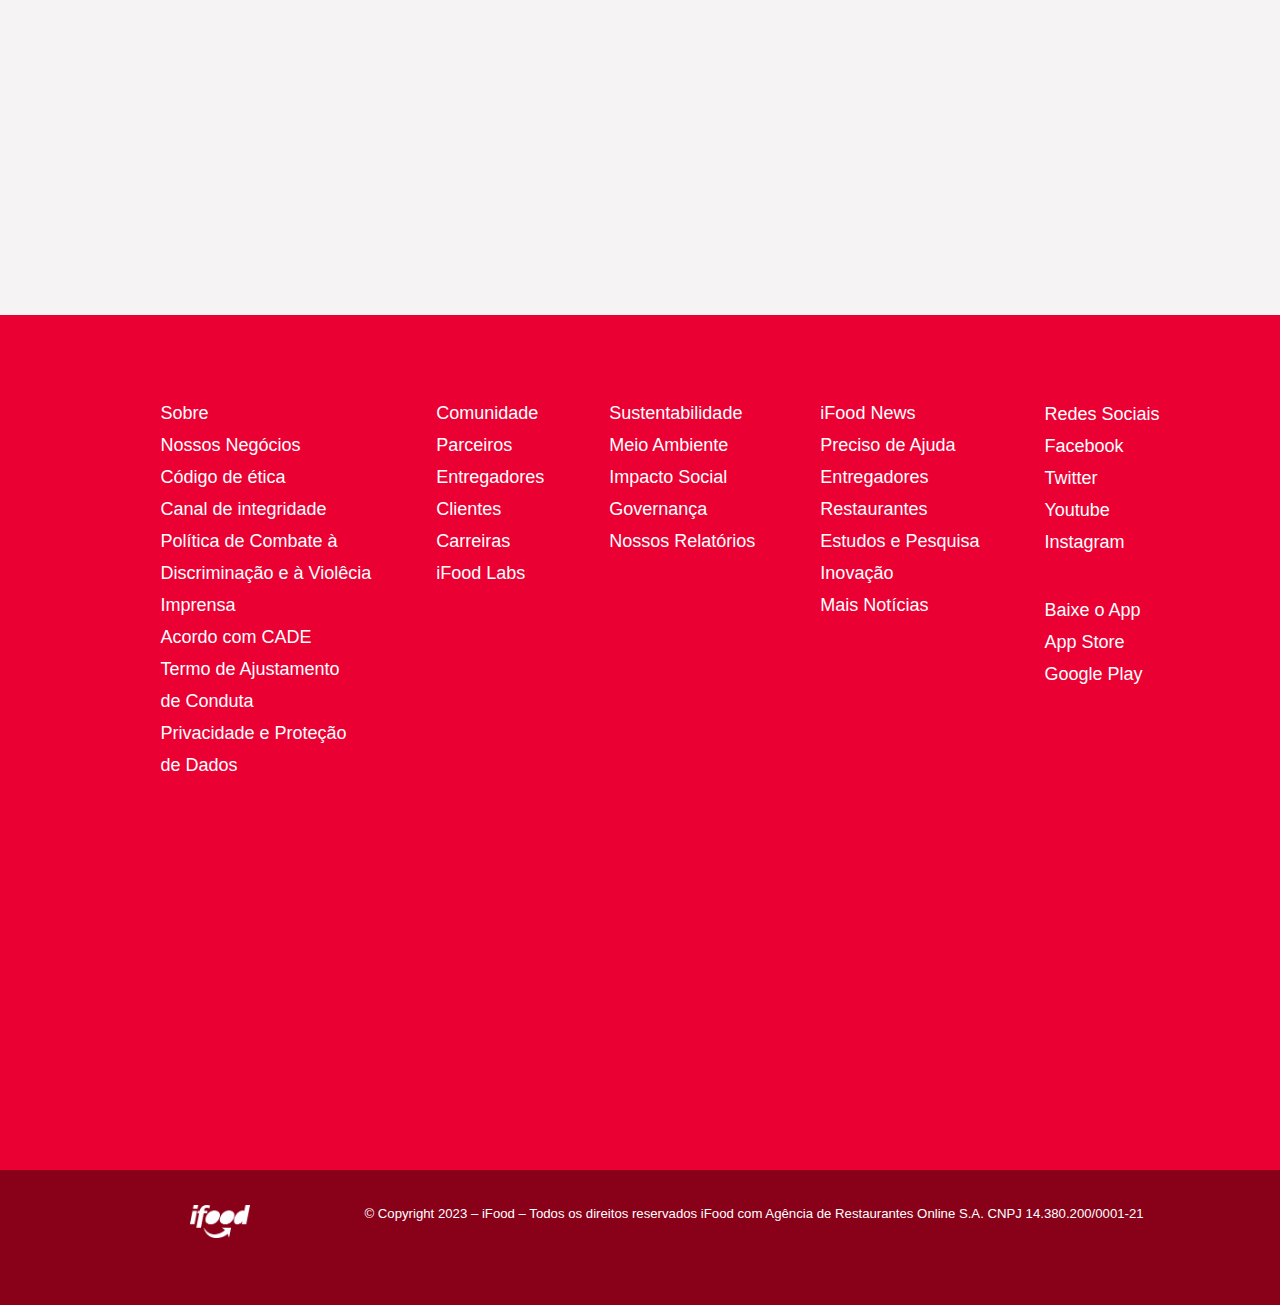
==== commit ad61dedc: "gio" ====
--- a/Ifood Institucional/index.html
+++ b/Ifood Institucional/index.html
@@ -155,7 +155,11 @@
                 </div>
             </div>
         </div>
-        
+        <div class="footer">
+            <img src="ifoodlogo.png" alt="">
+            <span>© Copyright 2023 – iFood – Todos os direitos reservados iFood
+                com Agência de Restaurantes Online S.A. CNPJ 14.380.200/0001-21</span>
+        </div>
     </div>
 </body>
 </html>--- a/Ifood Institucional/style.css
+++ b/Ifood Institucional/style.css
@@ -322,7 +322,7 @@
     top: 2225px;
 }
 .hero5{
-    height: 85%;
+    height: 95%;
     background: #eb0033;
 }
 .infos{
@@ -372,3 +372,20 @@
     position: relative;
     top: 37px;
 }
+.footer{
+    height: 15%;
+    background: #890019;
+}
+.footer img{
+    position: relative;
+    width: 60px;
+    left: 190px;
+    top: 35px;
+}
+.footer span{
+    position: relative;
+    font-size: 0.825rem;
+    color: #fff;
+    left: 300px;
+    top: 15px;
+}